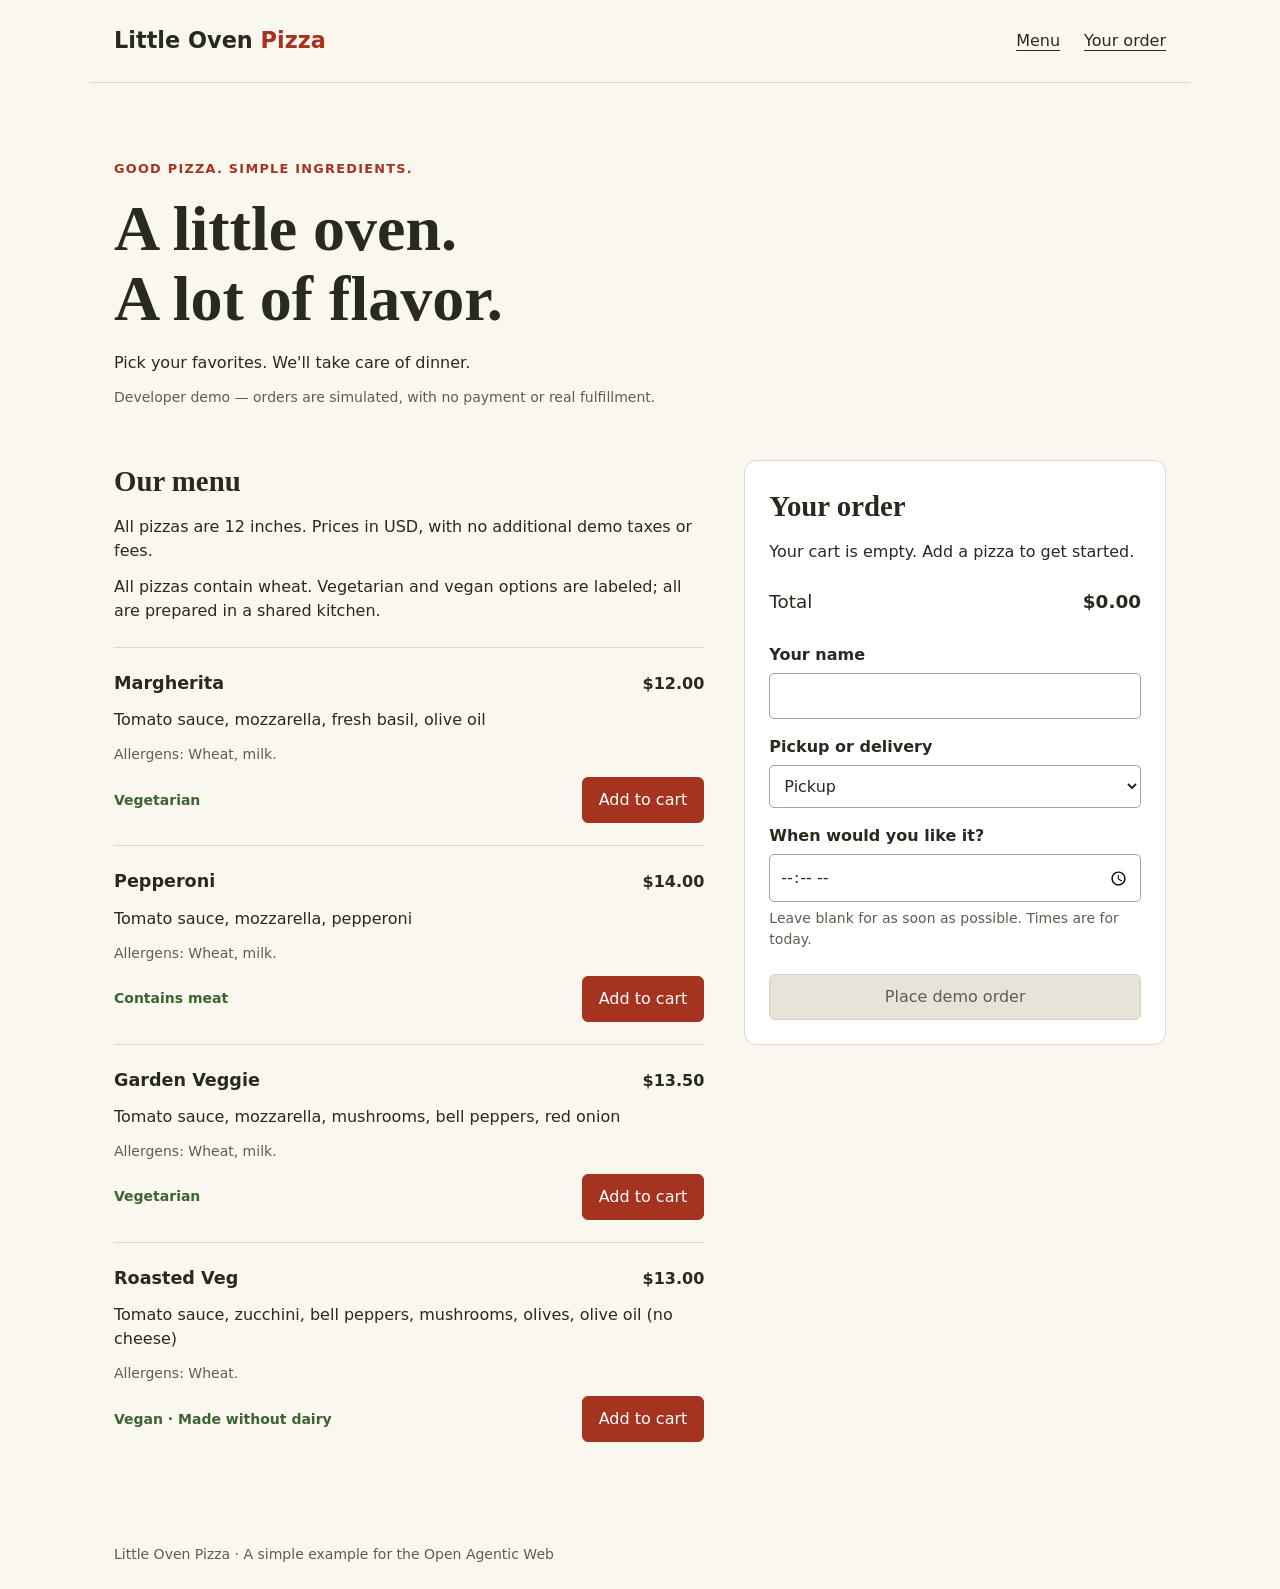
==== examples/pizza_restaurant/index.html @ 157f313e "Add an existing pizza website that can be agentified" ====
<!doctype html>
<html lang="en">
  <head>
    <meta charset="utf-8">
    <meta name="viewport" content="width=device-width, initial-scale=1">
    <meta name="description" content="A simple pizza restaurant demo with a menu, cart and checkout.">
    <title>Little Oven Pizza</title>
    <link rel="stylesheet" href="styles.css">
    <script src="script.js" defer></script>
  </head>
  <body>
    <header>
      <a class="brand" href="#">Little Oven <span>Pizza</span></a>
      <nav aria-label="Main navigation"><a href="#menu">Menu</a><a href="#cart">Your order</a></nav>
    </header>
    <main>
      <section class="intro" aria-labelledby="welcome">
        <p class="eyebrow">Good pizza. Simple ingredients.</p>
        <h1 id="welcome">A little oven.<br>A lot of flavor.</h1>
        <p>Pick your favorites. We'll take care of dinner.</p>
        <p class="demo-note">Developer demo — orders are simulated, with no payment or real fulfillment.</p>
      </section>
      <div class="ordering-layout">
        <section id="menu" aria-labelledby="menu-heading">
          <h2 id="menu-heading">Our menu</h2>
          <p>All pizzas are 12 inches. Prices in USD, with no additional demo taxes or fees.</p>
          <p>All pizzas contain wheat. Vegetarian and vegan options are labeled; all are prepared in a shared kitchen.</p>
          <div id="menu-items" class="menu-items"></div>
          <noscript>Please enable JavaScript to view the menu and place a demo order.</noscript>
        </section>
        <section id="cart" class="cart" aria-labelledby="cart-heading">
          <h2 id="cart-heading">Your order</h2>
          <p id="empty-cart">Your cart is empty. Add a pizza to get started.</p>
          <ul id="cart-items" class="cart-items"></ul>
          <p class="total">Total <strong id="cart-total">$0.00</strong></p>
          <form id="checkout-form">
            <label for="customer-name">Your name</label>
            <input id="customer-name" name="customerName" autocomplete="name" required maxlength="80">
            <label for="fulfillment">Pickup or delivery</label>
            <select id="fulfillment" name="fulfillment">
              <option value="pickup">Pickup</option>
              <option value="delivery">Delivery (free in this demo)</option>
            </select>
            <div id="delivery-fields" hidden>
              <label for="address">Delivery address</label>
              <textarea id="address" name="address" autocomplete="street-address" rows="3" maxlength="300" disabled></textarea>
            </div>
            <label for="order-time">When would you like it?</label>
            <input id="order-time" name="orderTime" type="time">
            <small>Leave blank for as soon as possible. Times are for today.</small>
            <button id="place-order" type="submit" disabled>Place demo order</button>
          </form>
        </section>
      </div>
      <p id="cart-status" class="visually-hidden" role="status"></p>
      <section id="confirmation" class="confirmation" aria-labelledby="confirmation-heading" tabindex="-1" hidden>
        <p class="eyebrow">Thanks for stopping by</p>
        <h2 id="confirmation-heading">Demo order received!</h2>
        <p id="order-summary"></p>
        <ul id="order-items"></ul>
        <p id="order-total"></p>
        <p>This confirmation is simulated. Refreshing the page clears it.</p>
      </section>
    </main>
    <footer>Little Oven Pizza · A simple example for the Open Agentic Web</footer>
  </body>
</html>
---- examples/pizza_restaurant/styles.css ----
:root {
  color-scheme: light;
  font-family: system-ui, sans-serif;
  color: #29291f;
  background: #faf7ef;
  line-height: 1.5;
}
* { box-sizing: border-box; }
body { margin: 0; }
header, main, footer { max-width: 1100px; margin: auto; padding: 24px; }
header { display: flex; align-items: center; justify-content: space-between; gap: 24px; border-bottom: 1px solid #ded9ca; }
a { color: inherit; text-underline-offset: 4px; }
.brand { font-size: 1.4rem; font-weight: 800; text-decoration: none; }
.brand span { color: #a63220; }
nav { display: flex; gap: 24px; }
.intro { padding: 40px 0; }
.eyebrow { font-size: .8rem; font-weight: 700; text-transform: uppercase; letter-spacing: .1em; color: #a63220; }
h1 { font-family: Georgia, serif; font-size: clamp(2.5rem, 6vw, 4rem); line-height: 1.1; margin: 16px 0; }
h2 { font-family: Georgia, serif; font-size: 1.8rem; margin: 0 0 12px; }
h3 { margin: 0; font-size: 1.1rem; }
p { margin: 12px 0; }
.demo-note, small { color: #625c50; font-size: .875rem; }
.ordering-layout { display: grid; grid-template-columns: minmax(0, 1.4fr) minmax(0, 1fr); gap: 40px; align-items: start; }
.menu-items { margin-top: 24px; }
.menu-item { border-top: 1px solid #ded9ca; padding: 22px 0; }
.item-heading, .item-actions, .cart-line, .total { display: flex; justify-content: space-between; align-items: center; gap: 12px; }
.item-heading { align-items: baseline; }
.dietary { color: #3d6333; font-size: .875rem; font-weight: 600; }
button, input, select, textarea { font: inherit; }
button { border: 1px solid #a63220; border-radius: 6px; padding: 10px 16px; background: #a63220; color: white; cursor: pointer; }
button:hover { background: #822718; }
button:disabled { background: #e8e3d8; color: #625c50; border-color: #d8d2c6; cursor: default; }
:focus-visible { outline: 3px solid #216c99; outline-offset: 3px; }
.cart { padding: 24px; border: 1px solid #ded9ca; border-radius: 12px; background: white; }
.cart-items { list-style: none; margin: 0; padding: 0; }
.cart-items li { padding: 16px 0; border-bottom: 1px solid #ded9ca; }
.quantity-controls { display: flex; align-items: center; gap: 12px; margin-top: 10px; }
.quantity-controls button { padding: 6px 12px; min-width: 36px; }
.quantity-controls .remove { margin-left: auto; background: transparent; border: 0; color: #a63220; text-decoration: underline; }
.total { font-size: 1.15rem; padding: 12px 0; }
label { display: block; font-weight: 600; margin: 16px 0 6px; }
input, select, textarea { width: 100%; padding: 10px; border: 1px solid #aaa393; border-radius: 5px; background: white; color: inherit; }
textarea { resize: vertical; }
small { display: block; margin-top: 6px; }
#place-order { width: 100%; margin-top: 24px; }
.confirmation { margin-top: 32px; padding: 24px; border: 1px solid #7e946e; border-radius: 12px; background: #eff4e9; overflow-wrap: anywhere; }
footer { margin-top: 32px; font-size: .875rem; color: #625c50; }
.visually-hidden { position: absolute; width: 1px; height: 1px; padding: 0; margin: -1px; overflow: hidden; clip-path: inset(50%); white-space: nowrap; }
[hidden] { display: none !important; }
@media (max-width: 720px) {
  header, main, footer { padding: 20px; }
  header { align-items: start; }
  nav { gap: 12px; flex-wrap: wrap; }
  .ordering-layout { grid-template-columns: 1fr; gap: 24px; }
  .intro { padding: 24px 0; }
}
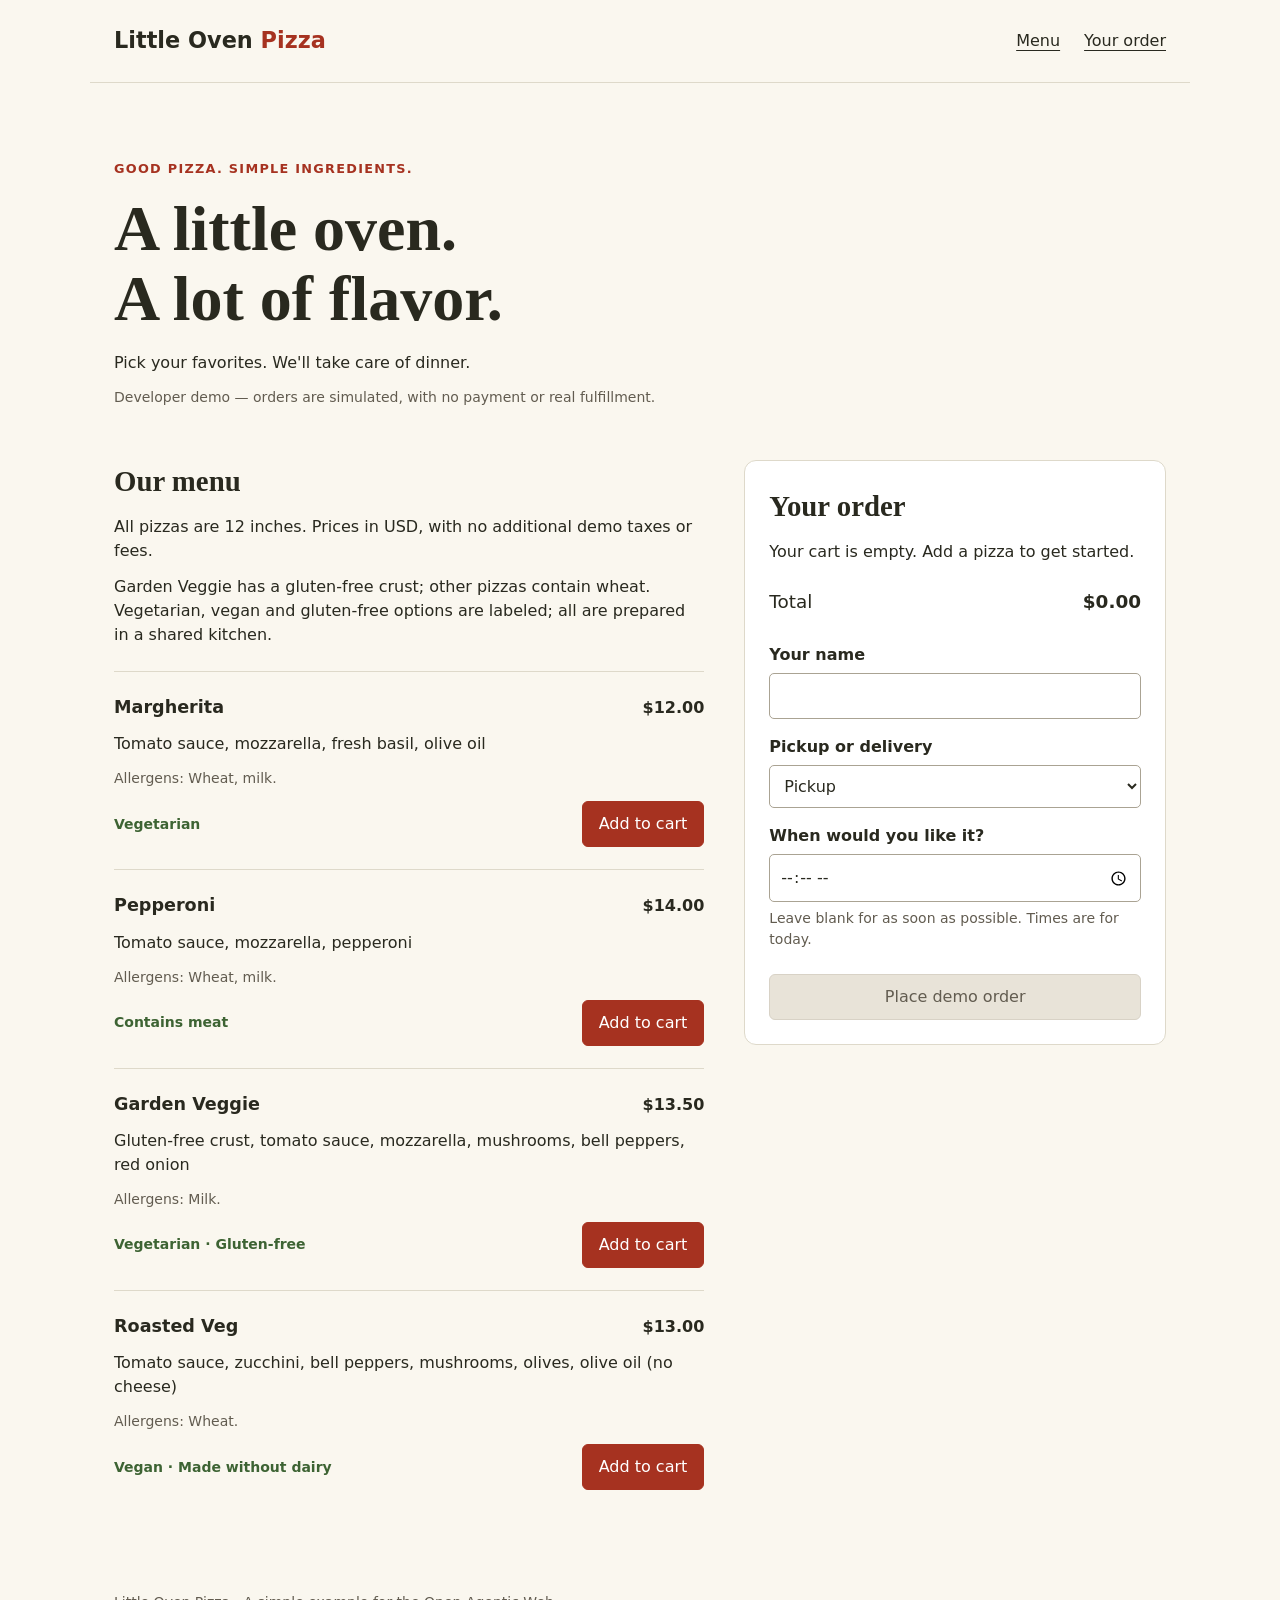
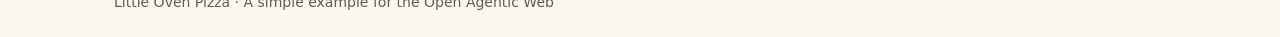
==== commit cdb61c03: "Add gluten free option to pizza restaurant" ====
--- a/examples/pizza_restaurant/index.html
+++ b/examples/pizza_restaurant/index.html
@@ -24,7 +24,7 @@
         <section id="menu" aria-labelledby="menu-heading">
           <h2 id="menu-heading">Our menu</h2>
           <p>All pizzas are 12 inches. Prices in USD, with no additional demo taxes or fees.</p>
-          <p>All pizzas contain wheat. Vegetarian and vegan options are labeled; all are prepared in a shared kitchen.</p>
+          <p>Garden Veggie has a gluten-free crust; other pizzas contain wheat. Vegetarian, vegan and gluten-free options are labeled; all are prepared in a shared kitchen.</p>
           <div id="menu-items" class="menu-items"></div>
           <noscript>Please enable JavaScript to view the menu and place a demo order.</noscript>
         </section>
